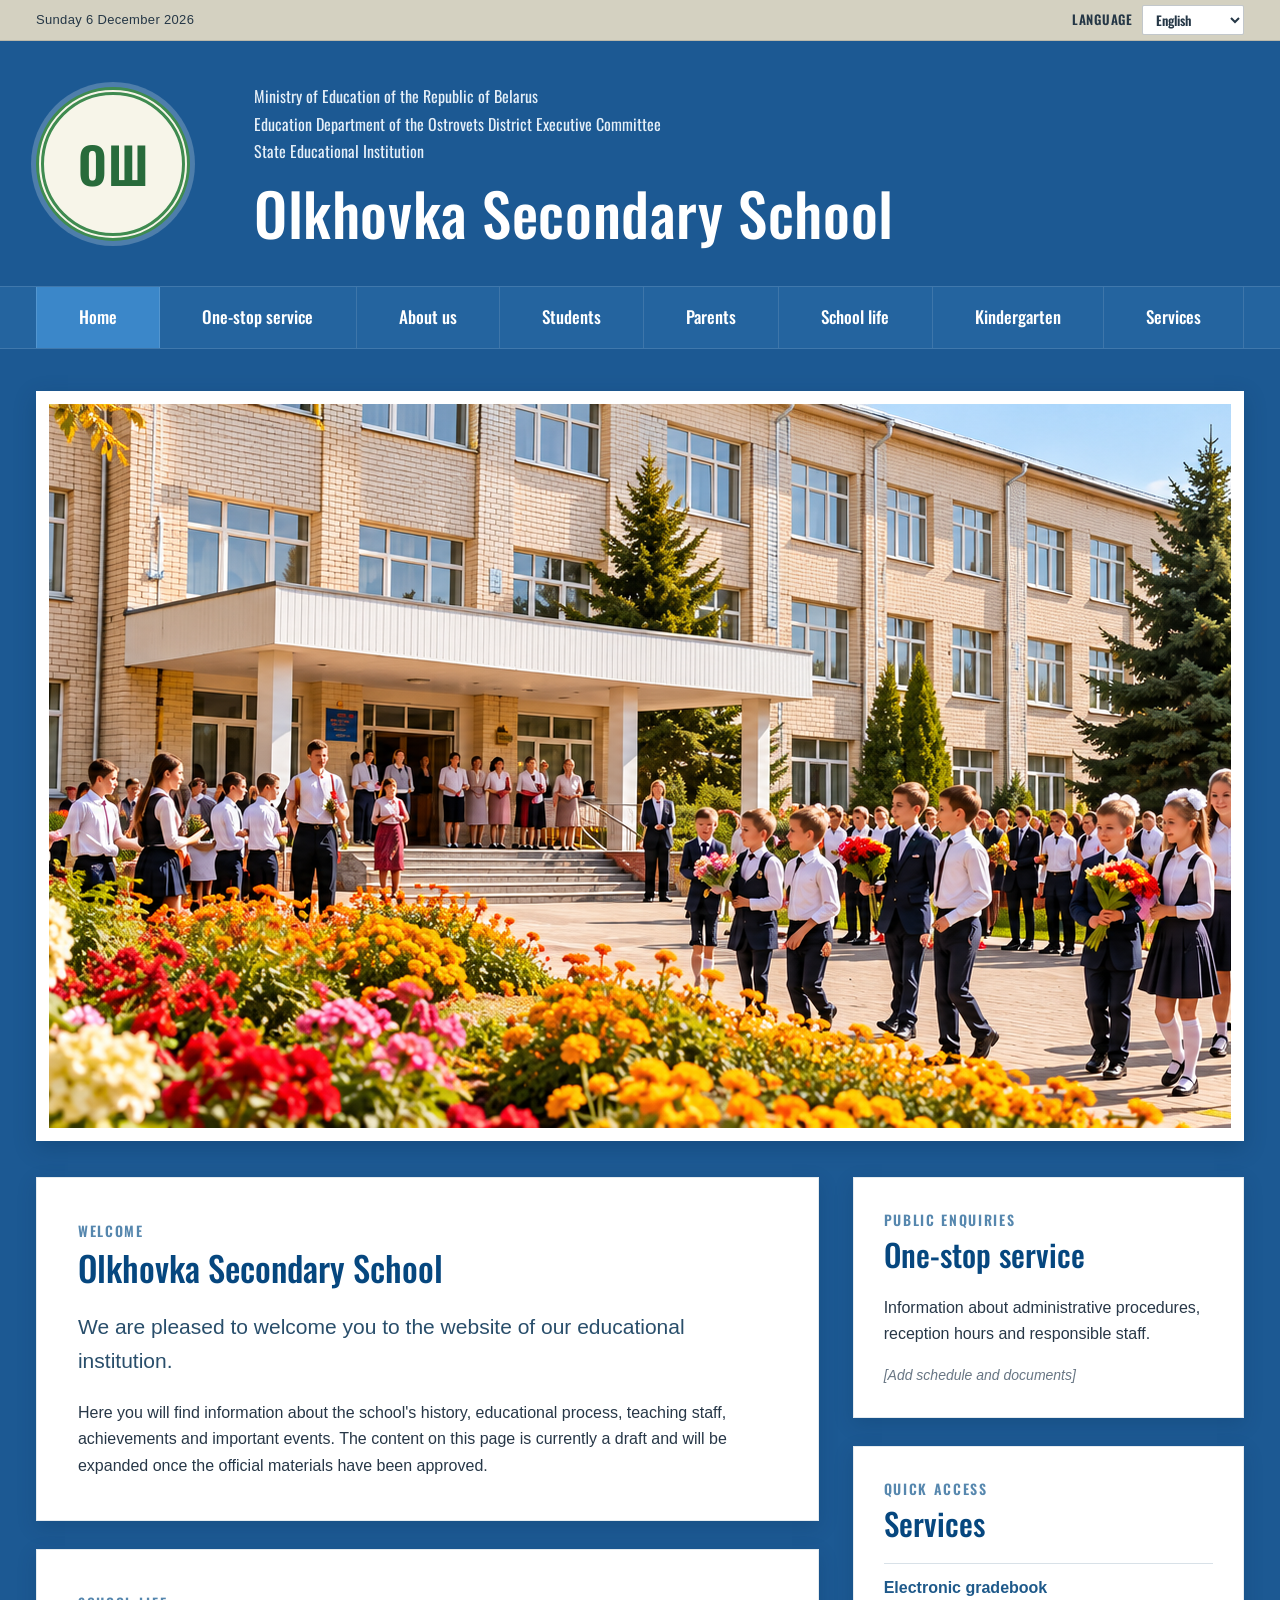
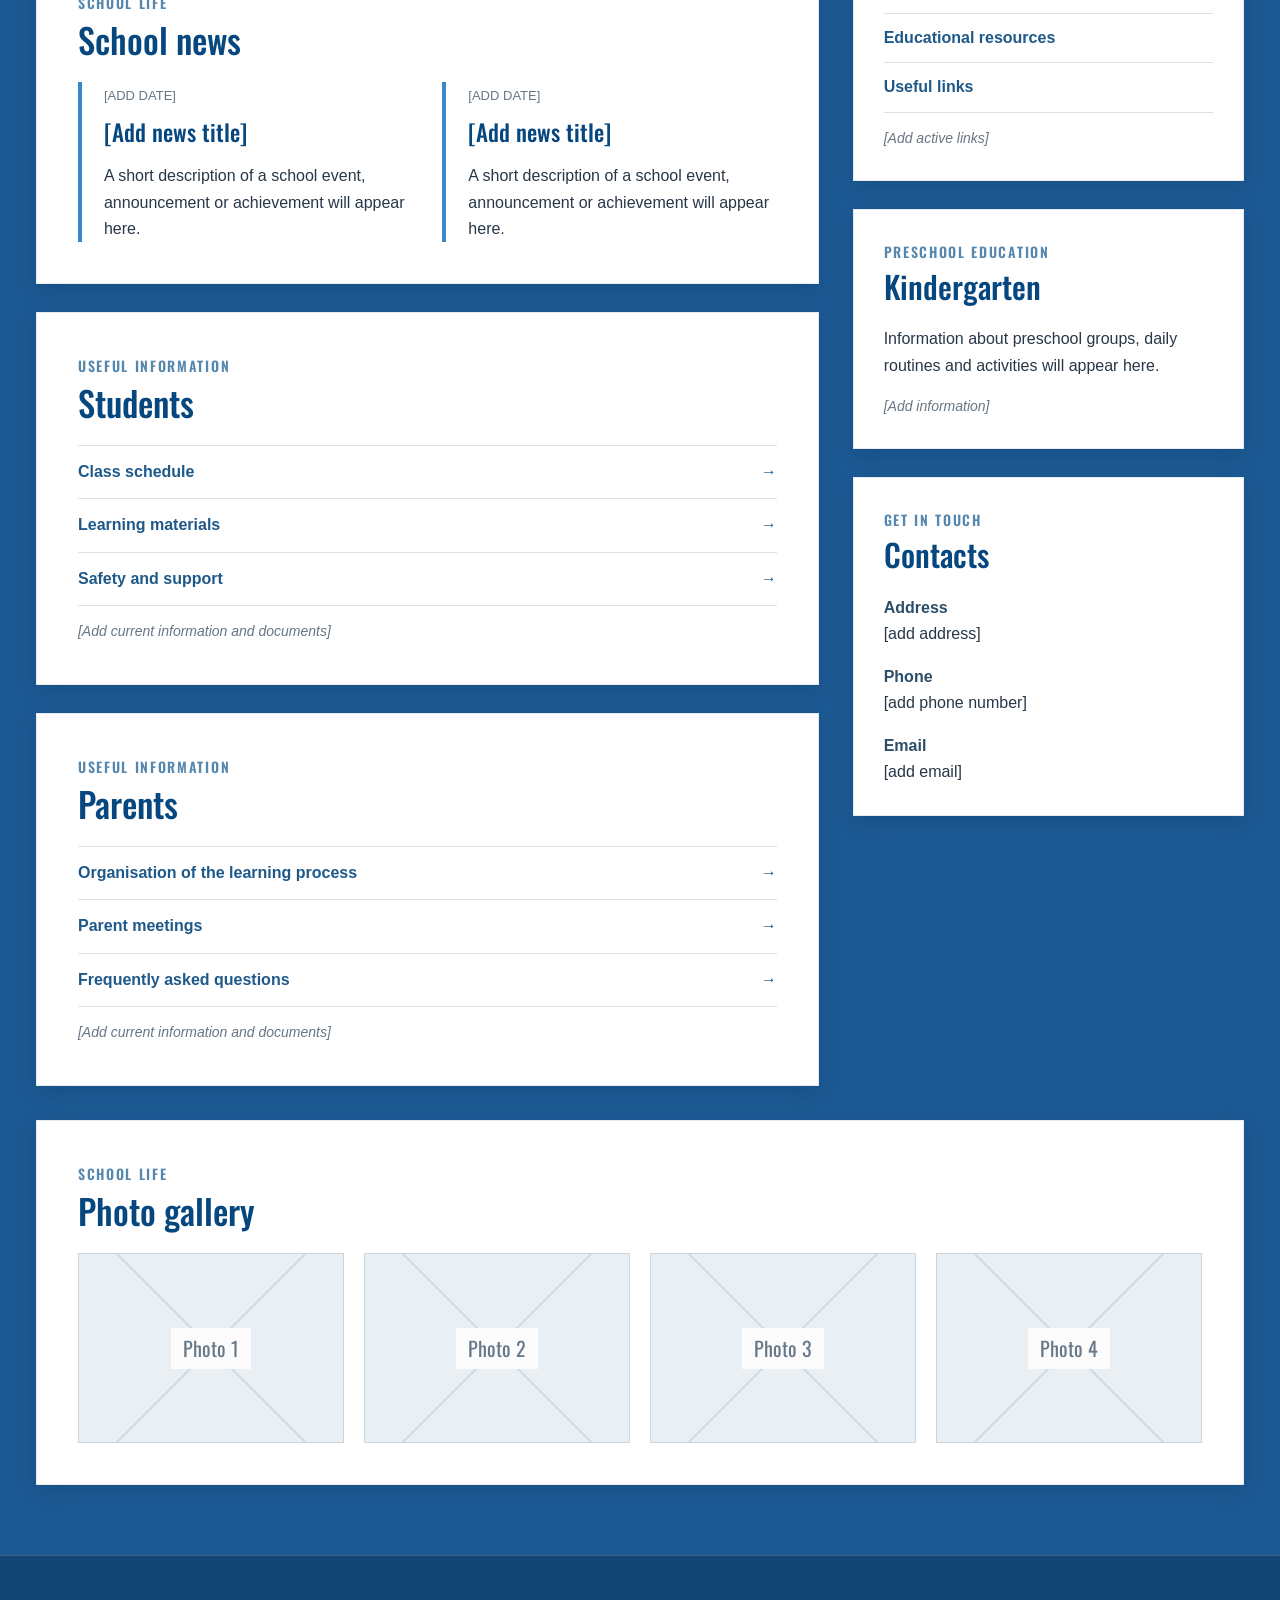
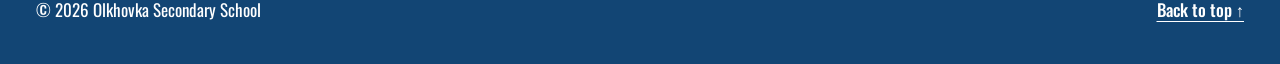
==== index-en.html @ c9c24232 "Add English translation and language selector" ====
<!doctype html>
<html lang="en">
<head>
  <meta charset="utf-8">
  <meta name="viewport" content="width=device-width, initial-scale=1">
  <meta name="description" content="Official website of the Olkhovka Secondary School state educational institution">
  <title>Olkhovka Secondary School</title>
  <link rel="preconnect" href="https://fonts.googleapis.com">
  <link rel="preconnect" href="https://fonts.gstatic.com" crossorigin>
  <link href="https://fonts.googleapis.com/css2?family=Oswald:wght@400;500;600&amp;display=swap" rel="stylesheet">
  <link rel="stylesheet" href="styles.css">
</head>
<body id="top">
  <div class="topbar">
    <div class="container topbar__inner">
      <time id="current-date" datetime="">Today</time>
      <label class="language-selector">
        <span class="language-selector__label">Language</span>
        <select aria-label="Select language" onchange="window.location.href=this.value">
          <option value="index.html">Русский</option>
          <option value="index-en.html" selected>English</option>
        </select>
      </label>
    </div>
  </div>

  <header class="site-header">
    <div class="container school-heading">
      <div class="emblem" aria-label="Olkhovka Secondary School emblem" role="img"><span>ОШ</span></div>
      <div class="school-heading__text">
        <p>Ministry of Education of the Republic of Belarus</p>
        <p>Education Department of the Ostrovets District Executive Committee</p>
        <p>State Educational Institution</p>
        <h1>Olkhovka Secondary School</h1>
      </div>
    </div>
    <nav class="main-nav" aria-label="Main navigation">
      <div class="container"><ul class="main-nav__list">
        <li><a class="is-active" href="index-en.html" aria-current="page">Home</a></li>
        <li><a href="one-window-en.html">One-stop service</a></li>
        <li><a href="#about">About us</a></li>
        <li><a href="#students">Students</a></li>
        <li><a href="#parents">Parents</a></li>
        <li><a href="#news">School life</a></li>
        <li><a href="#kindergarten">Kindergarten</a></li>
        <li><a href="#services">Services</a></li>
      </ul></div>
    </nav>
  </header>

  <main class="container page-content">
    <figure class="school-banner"><img src="images/school.png" alt="The school building, students and teachers at a school ceremony" width="2172" height="724"></figure>
    <div class="content-grid">
      <div class="content-main">
        <section class="panel welcome" id="about">
          <p class="section-label">Welcome</p>
          <h2>Olkhovka Secondary School</h2>
          <p class="lead">We are pleased to welcome you to the website of our educational institution.</p>
          <p>Here you will find information about the school's history, educational process, teaching staff, achievements and important events. The content on this page is currently a draft and will be expanded once the official materials have been approved.</p>
        </section>
        <section class="panel" id="news">
          <div class="section-heading"><div><p class="section-label">School life</p><h2>School news</h2></div></div>
          <div class="news-grid">
            <article class="news-card"><time datetime="">[add date]</time><h3>[Add news title]</h3><p>A short description of a school event, announcement or achievement will appear here.</p></article>
            <article class="news-card"><time datetime="">[add date]</time><h3>[Add news title]</h3><p>A short description of a school event, announcement or achievement will appear here.</p></article>
          </div>
        </section>
        <section class="panel info-section" id="students">
          <p class="section-label">Useful information</p><h2>Students</h2>
          <div class="link-list"><a href="#students">Class schedule <span aria-hidden="true">→</span></a><a href="#students">Learning materials <span aria-hidden="true">→</span></a><a href="#students">Safety and support <span aria-hidden="true">→</span></a></div>
          <p class="placeholder-note">[Add current information and documents]</p>
        </section>
        <section class="panel info-section" id="parents">
          <p class="section-label">Useful information</p><h2>Parents</h2>
          <div class="link-list"><a href="#parents">Organisation of the learning process <span aria-hidden="true">→</span></a><a href="#parents">Parent meetings <span aria-hidden="true">→</span></a><a href="#parents">Frequently asked questions <span aria-hidden="true">→</span></a></div>
          <p class="placeholder-note">[Add current information and documents]</p>
        </section>
      </div>
      <aside class="content-sidebar" aria-label="Additional information">
        <section class="panel sidebar-panel" id="one-window"><p class="section-label">Public enquiries</p><h2>One-stop service</h2><p>Information about administrative procedures, reception hours and responsible staff.</p><p class="placeholder-note">[Add schedule and documents]</p></section>
        <section class="panel sidebar-panel" id="services"><p class="section-label">Quick access</p><h2>Services</h2><ul class="sidebar-links"><li><a href="#services">Electronic gradebook</a></li><li><a href="#services">Educational resources</a></li><li><a href="#services">Useful links</a></li></ul><p class="placeholder-note">[Add active links]</p></section>
        <section class="panel sidebar-panel" id="kindergarten"><p class="section-label">Preschool education</p><h2>Kindergarten</h2><p>Information about preschool groups, daily routines and activities will appear here.</p><p class="placeholder-note">[Add information]</p></section>
        <section class="panel sidebar-panel contacts" id="contacts"><p class="section-label">Get in touch</p><h2>Contacts</h2><address><p><strong>Address</strong><br>[add address]</p><p><strong>Phone</strong><br>[add phone number]</p><p><strong>Email</strong><br>[add email]</p></address></section>
      </aside>
    </div>
    <section class="panel gallery" aria-labelledby="gallery-title"><p class="section-label">School life</p><h2 id="gallery-title">Photo gallery</h2><div class="gallery-grid"><div class="gallery-placeholder"><span>Photo 1</span></div><div class="gallery-placeholder"><span>Photo 2</span></div><div class="gallery-placeholder"><span>Photo 3</span></div><div class="gallery-placeholder"><span>Photo 4</span></div></div></section>
  </main>
  <footer class="site-footer"><div class="container site-footer__inner"><p>© <span id="current-year"></span> Olkhovka Secondary School</p><a href="#top">Back to top ↑</a></div></footer>
  <script>
    const today = new Date();
    const dateElement = document.querySelector('#current-date');
    dateElement.dateTime = today.toISOString().slice(0, 10);
    dateElement.textContent = today.toLocaleDateString('en-GB', { weekday: 'long', day: 'numeric', month: 'long', year: 'numeric' });
    document.querySelector('#current-year').textContent = today.getFullYear();
  </script>
</body>
</html>
---- styles.css ----
:root {
  --page-blue: #1c5993;
  --menu-blue: #24649f;
  --active-blue: #3b87c9;
  --topbar: #d4d1c1;
  --heading: #06477f;
  --text: #273747;
  --muted: #687684;
  --line: #d8e1e8;
  --white: #fff;
  --content-width: 1462px;
  --heading-font: 'Oswald', 'Arial Narrow', Arial, sans-serif;
}

*,
*::before,
*::after {
  box-sizing: border-box;
}

html {
  scroll-behavior: smooth;
  scroll-padding-top: 24px;
}

body {
  margin: 0;
  color: var(--text);
  background: var(--page-blue);
  font: 16px/1.65 Arial, Helvetica, sans-serif;
}

a {
  color: inherit;
}

img {
  display: block;
  max-width: 100%;
}

.container {
  width: min(var(--content-width), calc(100% - 72px));
  margin-inline: auto;
}

.topbar {
  color: #253746;
  background: var(--topbar);
  border-bottom: 1px solid rgb(0 0 0 / 12%);
}

.topbar__inner {
  display: flex;
  min-height: 40px;
  align-items: center;
  justify-content: space-between;
  font-size: 13px;
  letter-spacing: .025em;
  text-transform: capitalize;
}

.language-selector {
  display: flex;
  align-items: center;
  gap: 9px;
  font-family: var(--heading-font);
  font-weight: 600;
}

.language-selector__label {
  letter-spacing: .06em;
  text-transform: uppercase;
}

.language-selector select {
  min-height: 30px;
  padding: 3px 28px 3px 9px;
  color: #253746;
  background: #fff;
  border: 1px solid rgb(37 55 70 / 28%);
  border-radius: 2px;
  font: inherit;
  cursor: pointer;
}

.language-selector select:focus-visible {
  outline: 3px solid rgb(59 135 201 / 45%);
  outline-offset: 2px;
}

.site-header {
  color: var(--white);
}

.school-heading {
  display: flex;
  min-height: 245px;
  align-items: center;
  gap: clamp(32px, 5vw, 82px);
  padding-block: 34px;
}

.emblem {
  display: grid;
  width: 154px;
  aspect-ratio: 1;
  flex: 0 0 154px;
  place-items: center;
  color: #286b3b;
  background: #f7f5e9;
  border: 8px double #3f8b50;
  border-radius: 50%;
  box-shadow: 0 0 0 5px rgb(255 255 255 / 22%);
  font-family: var(--heading-font);
  font-size: 50px;
  font-weight: 600;
  letter-spacing: .02em;
}

.school-heading__text {
  font-family: var(--heading-font);
}

.school-heading__text p {
  margin: 1px 0;
  color: #e5eff8;
  font-size: clamp(15px, 1.25vw, 19px);
  font-weight: 400;
}

.school-heading h1 {
  margin: 17px 0 0;
  font-size: clamp(38px, 4.6vw, 70px);
  font-weight: 500;
  letter-spacing: .01em;
  line-height: 1.08;
}

.main-nav {
  background: var(--menu-blue);
  border-block: 1px solid rgb(255 255 255 / 13%);
}

.main-nav__list {
  display: flex;
  margin: 0;
  padding: 0;
  list-style: none;
}

.main-nav__list li {
  flex: 1 1 auto;
}

.main-nav__list a {
  display: flex;
  min-height: 61px;
  align-items: center;
  justify-content: center;
  padding: 10px 18px;
  border-right: 1px solid rgb(255 255 255 / 12%);
  font-family: var(--heading-font);
  font-size: 17px;
  font-weight: 500;
  line-height: 1.2;
  text-align: center;
  text-decoration: none;
  transition: background-color 160ms ease;
}

.main-nav__list li:first-child a {
  border-left: 1px solid rgb(255 255 255 / 12%);
}

.main-nav__list a:hover,
.main-nav__list a:focus-visible,
.main-nav__list a.is-active {
  background: var(--active-blue);
}

.page-content {
  padding-block: 42px 70px;
}

.school-banner {
  margin: 0 0 36px;
  padding: 12px;
  background: var(--white);
  border: 1px solid rgb(255 255 255 / 52%);
  box-shadow: 0 7px 20px rgb(3 39 73 / 25%);
}

.school-banner img {
  width: 100%;
  aspect-ratio: 3 / 1;
  object-fit: cover;
}

.content-grid {
  display: grid;
  grid-template-columns: minmax(0, 2fr) minmax(300px, 1fr);
  gap: 34px;
  align-items: start;
}

.content-main,
.content-sidebar {
  display: grid;
  gap: 28px;
}

.panel {
  padding: clamp(26px, 3.2vw, 46px);
  background: var(--white);
  border: 1px solid rgb(7 58 99 / 10%);
  box-shadow: 0 6px 18px rgb(3 39 73 / 18%);
}

.panel h2,
.panel h3,
.section-label {
  font-family: var(--heading-font);
}

.panel h2 {
  margin: 0 0 22px;
  color: var(--heading);
  font-size: clamp(29px, 2.7vw, 41px);
  font-weight: 500;
  line-height: 1.15;
}

.panel h3 {
  margin: 10px 0 8px;
  color: var(--heading);
  font-size: 23px;
  font-weight: 500;
  line-height: 1.25;
}

.panel p:last-child {
  margin-bottom: 0;
}

.section-label {
  margin: 0 0 6px;
  color: #5687ae;
  font-size: 14px;
  font-weight: 600;
  letter-spacing: .12em;
  text-transform: uppercase;
}

.lead {
  color: #294e6b;
  font-size: 21px;
}

.news-grid {
  display: grid;
  grid-template-columns: repeat(2, minmax(0, 1fr));
  gap: 30px;
}

.news-card {
  padding-left: 22px;
  border-left: 4px solid var(--active-blue);
}

.news-card time {
  color: var(--muted);
  font-size: 13px;
  text-transform: uppercase;
}

.link-list {
  border-top: 1px solid var(--line);
}

.link-list a {
  display: flex;
  align-items: center;
  justify-content: space-between;
  gap: 16px;
  padding: 13px 0;
  color: #1e598a;
  border-bottom: 1px solid var(--line);
  font-weight: 700;
  text-decoration: none;
}

.link-list a:hover,
.link-list a:focus-visible,
.sidebar-links a:hover,
.sidebar-links a:focus-visible {
  color: var(--active-blue);
  text-decoration: underline;
}

.sidebar-panel {
  padding: 30px;
}

.sidebar-panel h2 {
  font-size: 31px;
}

.sidebar-links {
  margin: 0;
  padding: 0;
  list-style: none;
}

.sidebar-links li {
  border-top: 1px solid var(--line);
}

.sidebar-links li:last-child {
  border-bottom: 1px solid var(--line);
}

.sidebar-links a {
  display: block;
  padding: 11px 0;
  color: #1e598a;
  font-weight: 700;
  text-decoration: none;
}

.placeholder-note {
  color: var(--muted);
  font-size: 14px;
  font-style: italic;
}

.contacts address {
  font-style: normal;
}

.contacts strong {
  color: #2c4e69;
}

.gallery {
  margin-top: 34px;
}

.gallery-grid {
  display: grid;
  grid-template-columns: repeat(4, minmax(0, 1fr));
  gap: 20px;
}

.gallery-placeholder {
  display: grid;
  min-height: 190px;
  place-items: center;
  color: #667887;
  background:
    linear-gradient(135deg, transparent 49.5%, #c9d6df 50%, transparent 50.5%),
    linear-gradient(45deg, transparent 49.5%, #c9d6df 50%, transparent 50.5%),
    #e9eff3;
  border: 1px solid #cbd7df;
  font-family: var(--heading-font);
  font-size: 20px;
}

.gallery-placeholder span {
  padding: 4px 12px;
  background: rgb(255 255 255 / 85%);
}

.site-footer {
  color: var(--white);
  background: #124574;
  border-top: 1px solid rgb(255 255 255 / 16%);
}

.site-footer__inner {
  display: flex;
  min-height: 108px;
  align-items: center;
  justify-content: space-between;
  gap: 24px;
  font-family: var(--heading-font);
  font-size: 17px;
}

.site-footer a {
  font-weight: 500;
  text-underline-offset: 4px;
}

/* Страница «Одно окно» */
.one-window-intro { padding-block: 32px 34px; color: var(--white); }
.breadcrumbs { display: flex; gap: 12px; margin-bottom: 24px; font-size: 14px; }
.breadcrumbs a { text-decoration: none; }
.breadcrumbs a:hover { text-decoration: underline; }
.one-window-intro h2 { margin: 0 0 12px; font-family: var(--heading-font); font-size: 48px; font-weight: 500; line-height: 1.15; }
.one-window-intro p { margin: 0; font-size: 18px; }
.service-list { display: grid; gap: 28px; padding-bottom: 70px; }
.service-card { display: grid; grid-template-columns: 86px minmax(0, 1fr) 310px; gap: 28px; min-height: 236px; align-items: center; padding: 34px; background: var(--white); border: 1px solid var(--line); }
.service-card__icon { display: grid; width: 86px; height: 86px; place-items: center; color: var(--heading); background: #f7f5e9; }
.service-card__icon svg { width: 40px; height: 40px; }
.service-card__label { margin: 0 0 12px; color: #5687ae; font-family: var(--heading-font); font-size: 14px; font-weight: 600; line-height: 1.2; text-transform: uppercase; }
.service-card h3 { margin: 0 0 12px; color: var(--heading); font-family: var(--heading-font); font-size: 34px; font-weight: 500; line-height: 1.15; }
.service-card__description { margin: 0; font-size: 18px; line-height: 1.6; }
.service-card__action { padding-left: 34px; border-left: 1px solid var(--line); }
.service-card__button { display: flex; min-height: 58px; align-items: center; justify-content: space-between; gap: 18px; padding: 12px 22px; color: var(--white); background: #3f8b50; font-family: var(--heading-font); font-size: 18px; font-weight: 500; text-decoration: none; }
.service-card__button:hover, .service-card__button:focus-visible { background: #327442; }
.service-card__button svg { width: 20px; height: 20px; flex: 0 0 auto; }

@media (max-width: 1040px) {
  .container {
    width: min(100% - 44px, var(--content-width));
  }

  .main-nav__list {
    flex-wrap: wrap;
  }

  .main-nav__list li {
    flex: 1 1 25%;
  }

  .content-grid {
    grid-template-columns: minmax(0, 1.8fr) minmax(260px, 1fr);
  }

  .gallery-grid {
    grid-template-columns: repeat(2, minmax(0, 1fr));
  }

  .service-card { grid-template-columns: 72px minmax(0, 1fr); }
  .service-card__icon { width: 72px; height: 72px; }
  .service-card__action { grid-column: 2; width: min(310px, 100%); padding-left: 0; border-left: 0; }
}

@media (max-width: 760px) {
  .container {
    width: min(100% - 28px, var(--content-width));
  }

  .topbar__inner {
    min-height: 36px;
  }

  .school-heading {
    min-height: auto;
    align-items: flex-start;
    flex-direction: column;
    gap: 22px;
    padding-block: 28px 32px;
  }

  .emblem {
    width: 104px;
    flex-basis: 104px;
    border-width: 6px;
    font-size: 35px;
  }

  .school-heading__text p {
    font-size: 14px;
    line-height: 1.4;
  }

  .school-heading h1 {
    margin-top: 13px;
    font-size: clamp(34px, 10vw, 48px);
  }

  .main-nav__list li {
    flex-basis: 50%;
  }

  .main-nav__list a {
    min-height: 52px;
    padding-inline: 8px;
    font-size: 15px;
  }

  .page-content {
    padding-block: 24px 42px;
  }

  .school-banner {
    margin-bottom: 24px;
    padding: 7px;
  }

  .school-banner img {
    min-height: 210px;
  }

  .content-grid {
    grid-template-columns: 1fr;
    gap: 24px;
  }

  .content-main,
  .content-sidebar {
    gap: 24px;
  }

  .panel,
  .sidebar-panel {
    padding: 25px 22px;
  }

  .news-grid {
    grid-template-columns: 1fr;
  }

  .gallery {
    margin-top: 24px;
  }

  .gallery-grid {
    gap: 12px;
  }

  .gallery-placeholder {
    min-height: 125px;
  }

  .site-footer__inner {
    align-items: flex-start;
    flex-direction: column;
    justify-content: center;
    padding-block: 26px;
  }

  .site-footer__inner p {
    margin: 0;
  }

  .one-window-intro { padding-block: 24px 28px; }
  .one-window-intro h2 { font-size: 38px; }
  .one-window-intro p { font-size: 16px; }
  .service-list { gap: 20px; padding-bottom: 42px; }
  .service-card { grid-template-columns: 1fr; gap: 20px; min-height: 0; padding: 24px 22px; }
  .service-card__action { grid-column: auto; width: 100%; }
  .service-card h3 { font-size: 29px; }
  .service-card__description { font-size: 16px; }
}

@media (max-width: 380px) {
  .main-nav__list li {
    flex-basis: 100%;
  }
}

@media (prefers-reduced-motion: reduce) {
  html {
    scroll-behavior: auto;
  }
}
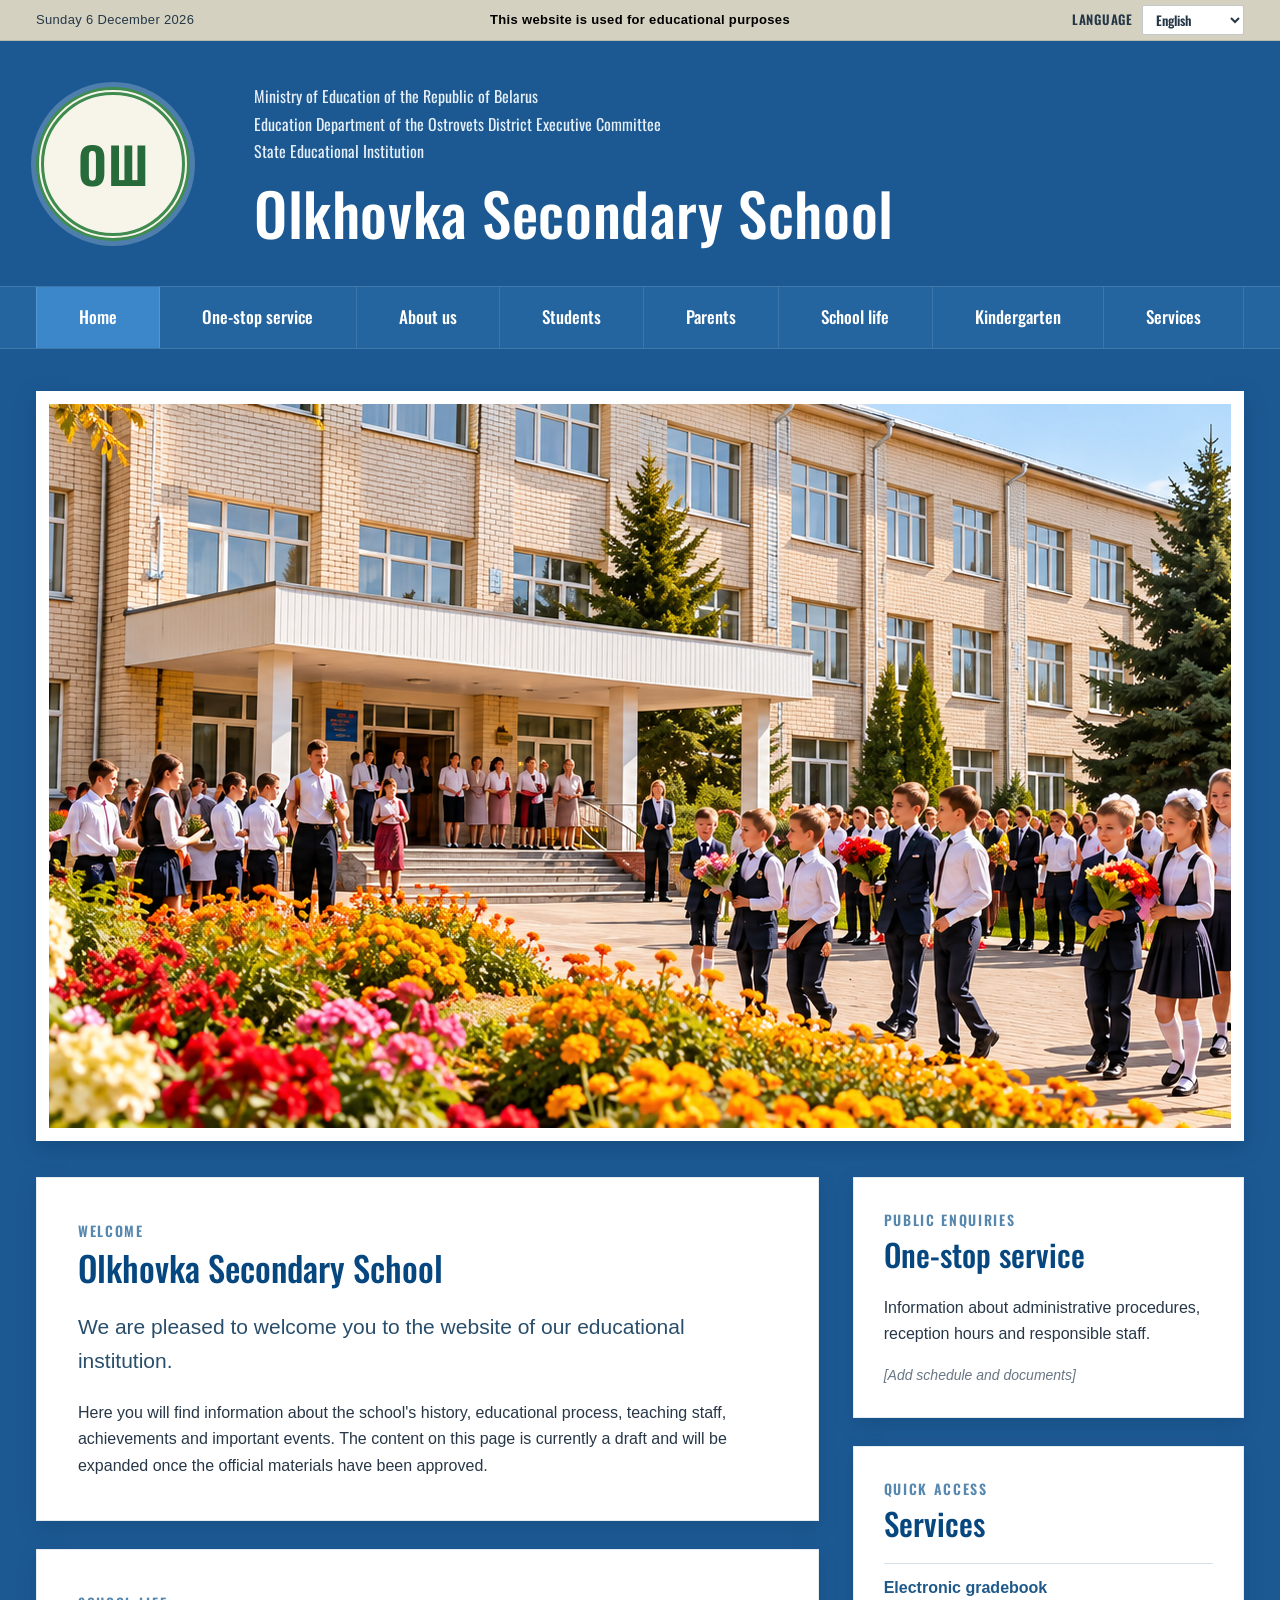
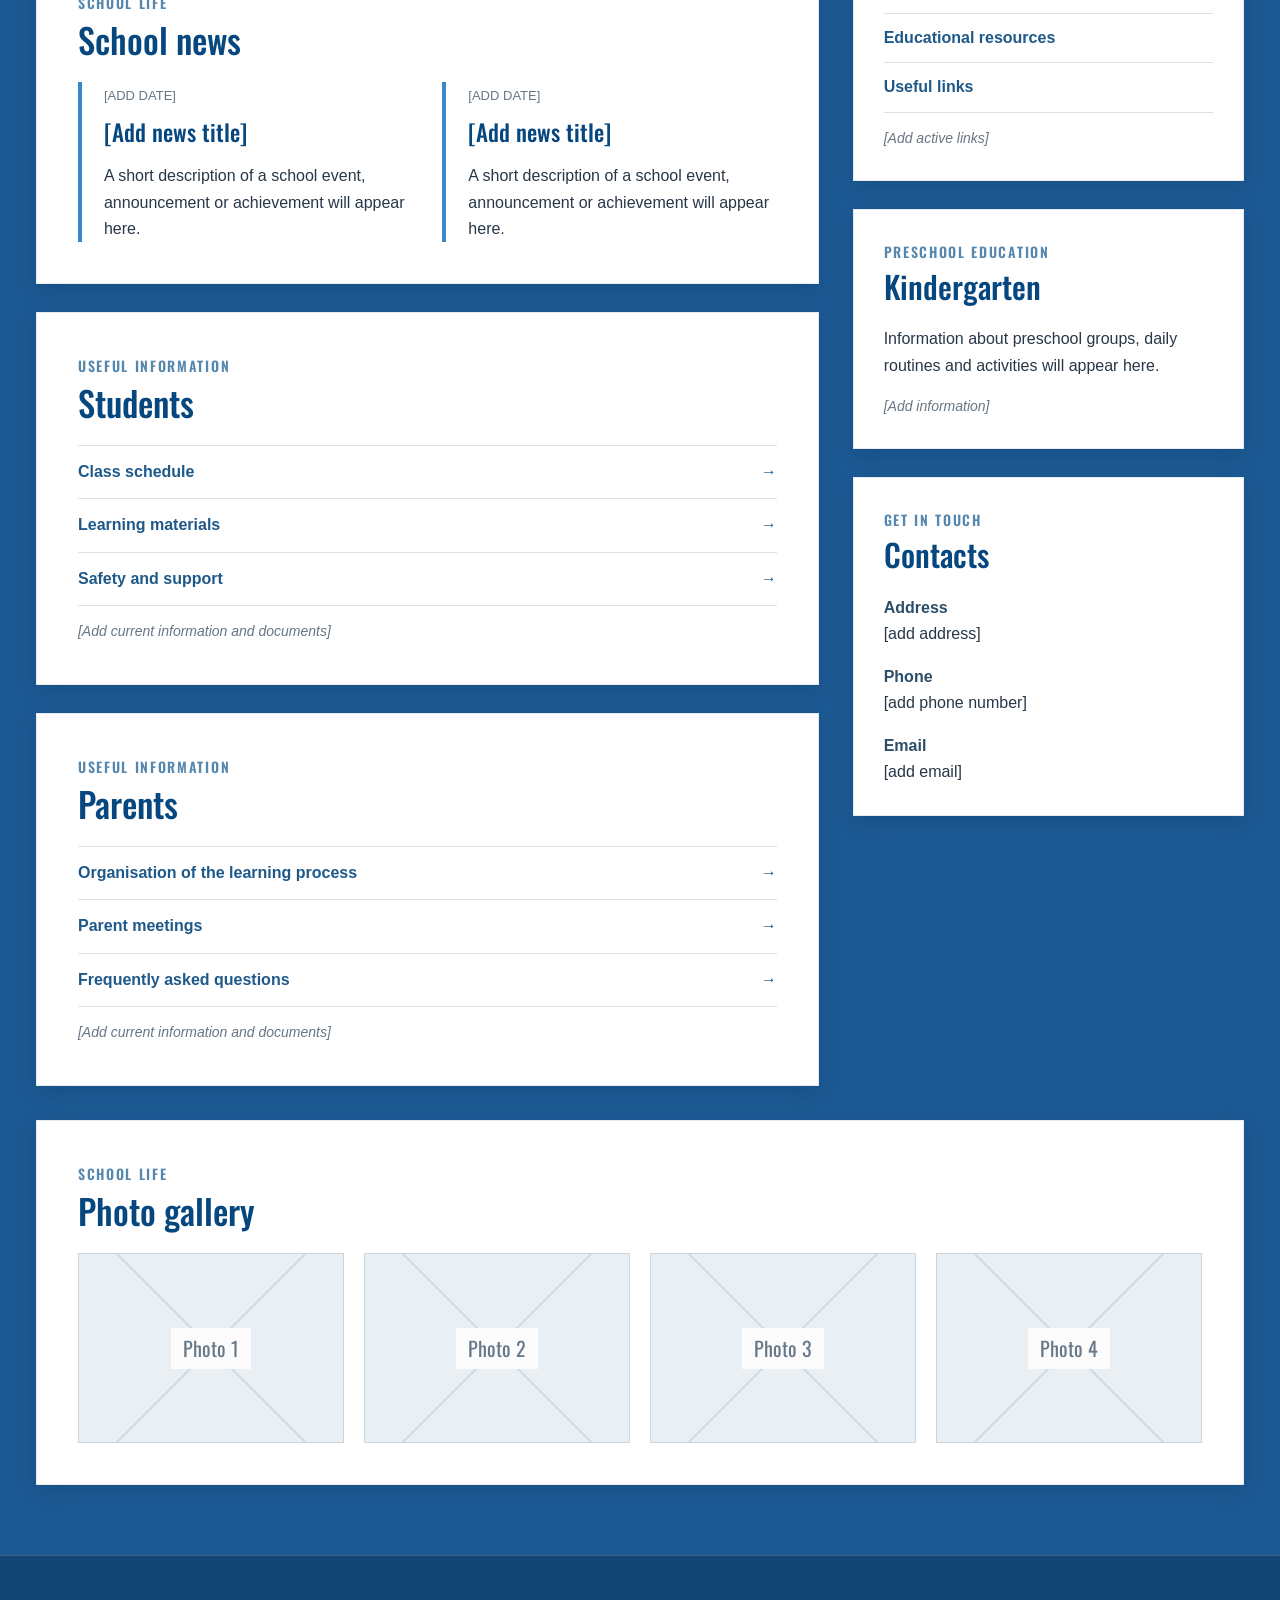
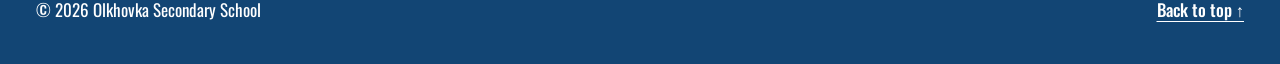
==== commit 4298f42d: "Document site map and add training notice" ====
--- a/index-en.html
+++ b/index-en.html
@@ -14,6 +14,7 @@
   <div class="topbar">
     <div class="container topbar__inner">
       <time id="current-date" datetime="">Today</time>
+      <p class="training-notice">This website is used for educational purposes</p>
       <label class="language-selector">
         <span class="language-selector__label">Language</span>
         <select aria-label="Select language" onchange="window.location.href=this.value">
--- a/styles.css
+++ b/styles.css
@@ -51,18 +51,27 @@
 }
 
 .topbar__inner {
-  display: flex;
+  display: grid;
+  grid-template-columns: minmax(0, 1fr) auto minmax(0, 1fr);
   min-height: 40px;
   align-items: center;
-  justify-content: space-between;
   font-size: 13px;
   letter-spacing: .025em;
   text-transform: capitalize;
 }
 
+.training-notice {
+  margin: 0;
+  color: #000;
+  font-weight: 700;
+  text-align: center;
+  text-transform: none;
+}
+
 .language-selector {
   display: flex;
   align-items: center;
+  justify-self: end;
   gap: 9px;
   font-family: var(--heading-font);
   font-weight: 600;
@@ -443,7 +452,14 @@
   }
 
   .topbar__inner {
-    min-height: 36px;
+    grid-template-columns: 1fr auto;
+    gap: 8px 16px;
+    padding-block: 7px;
+  }
+
+  .training-notice {
+    grid-column: 1 / -1;
+    grid-row: 2;
   }
 
   .school-heading {
